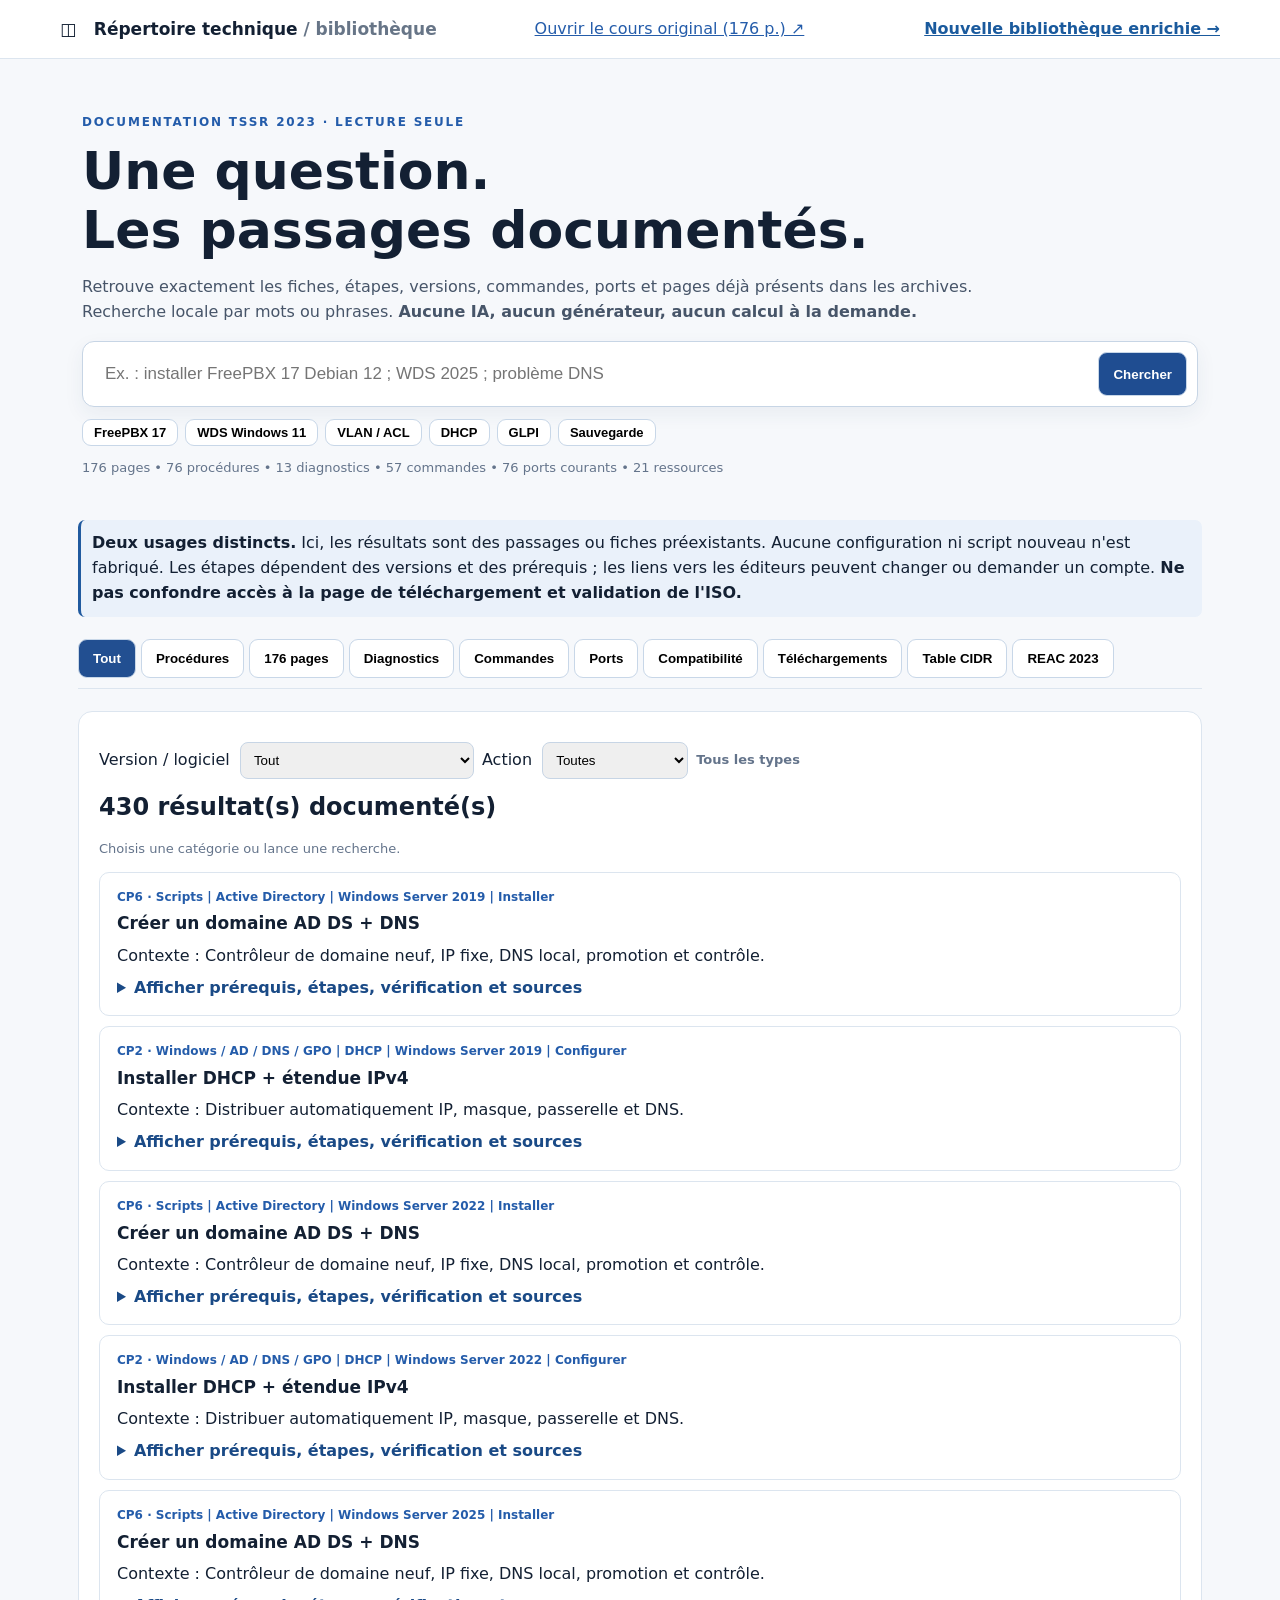
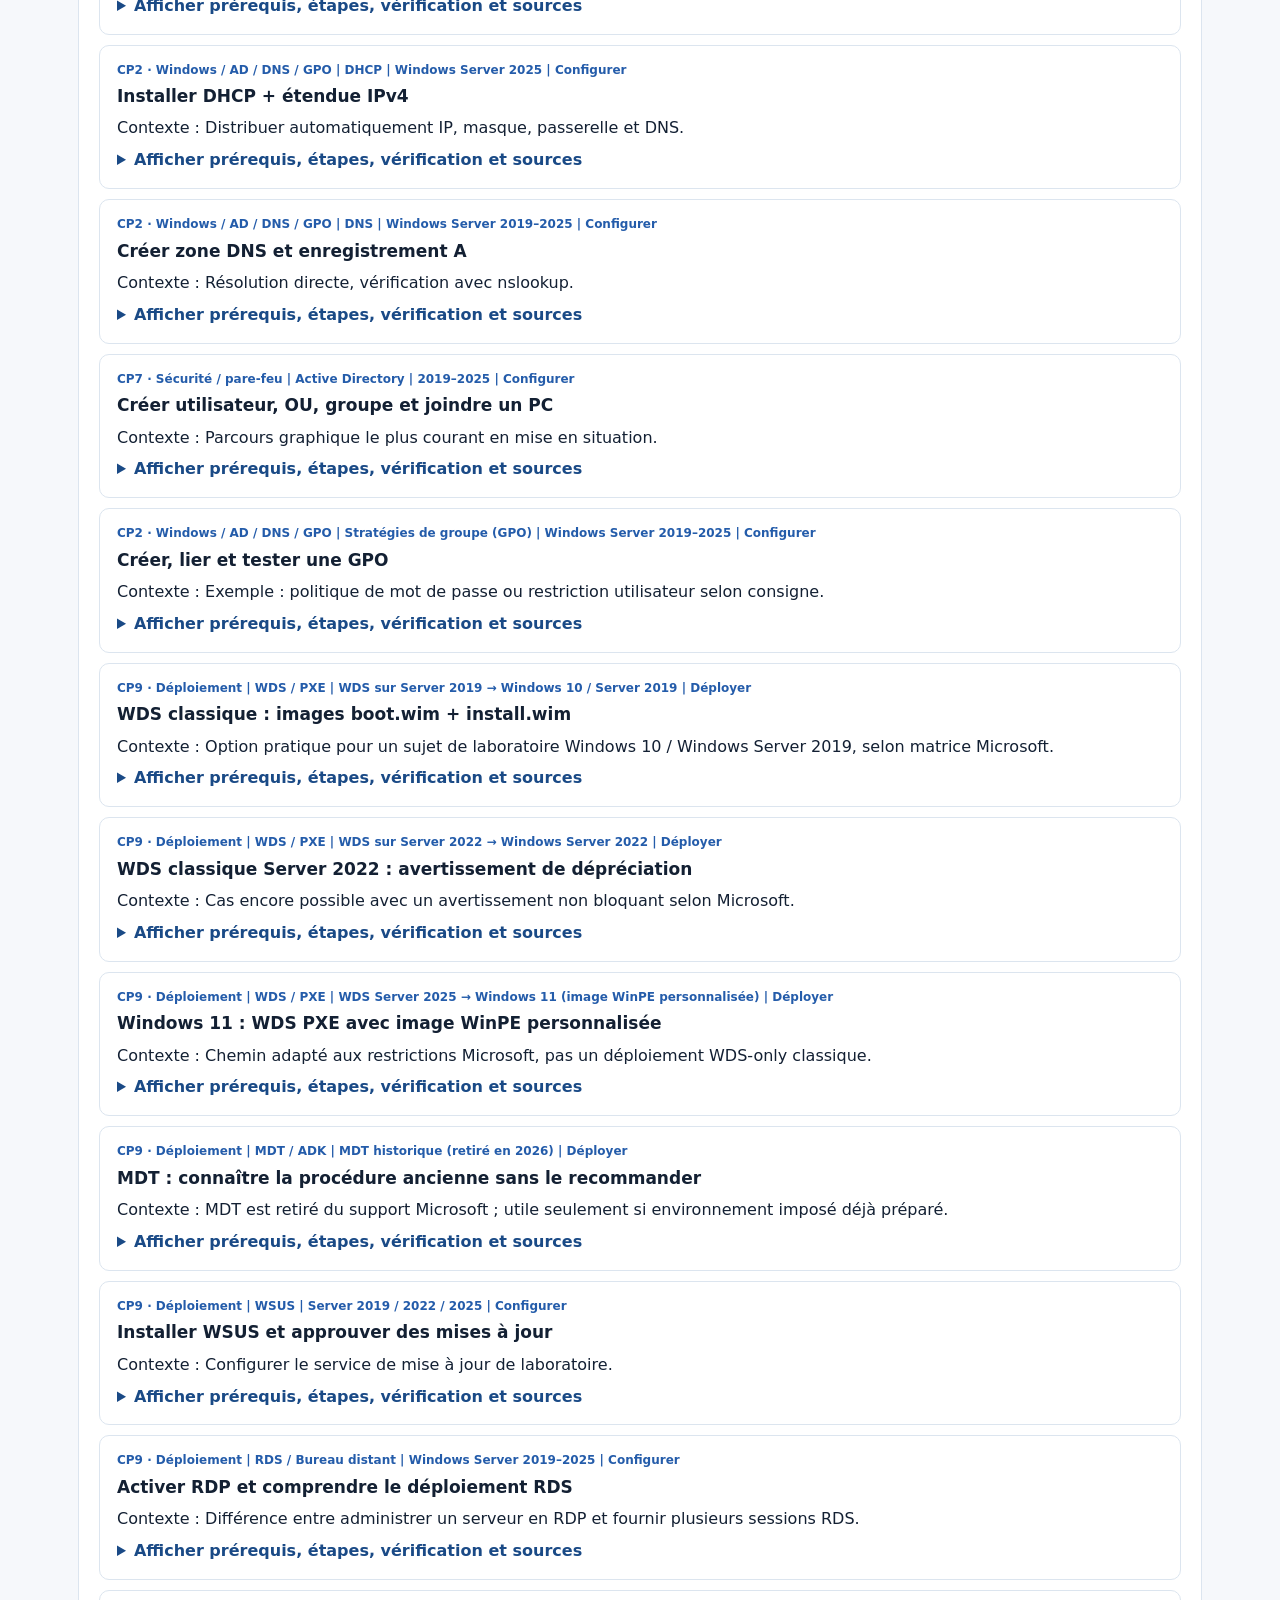
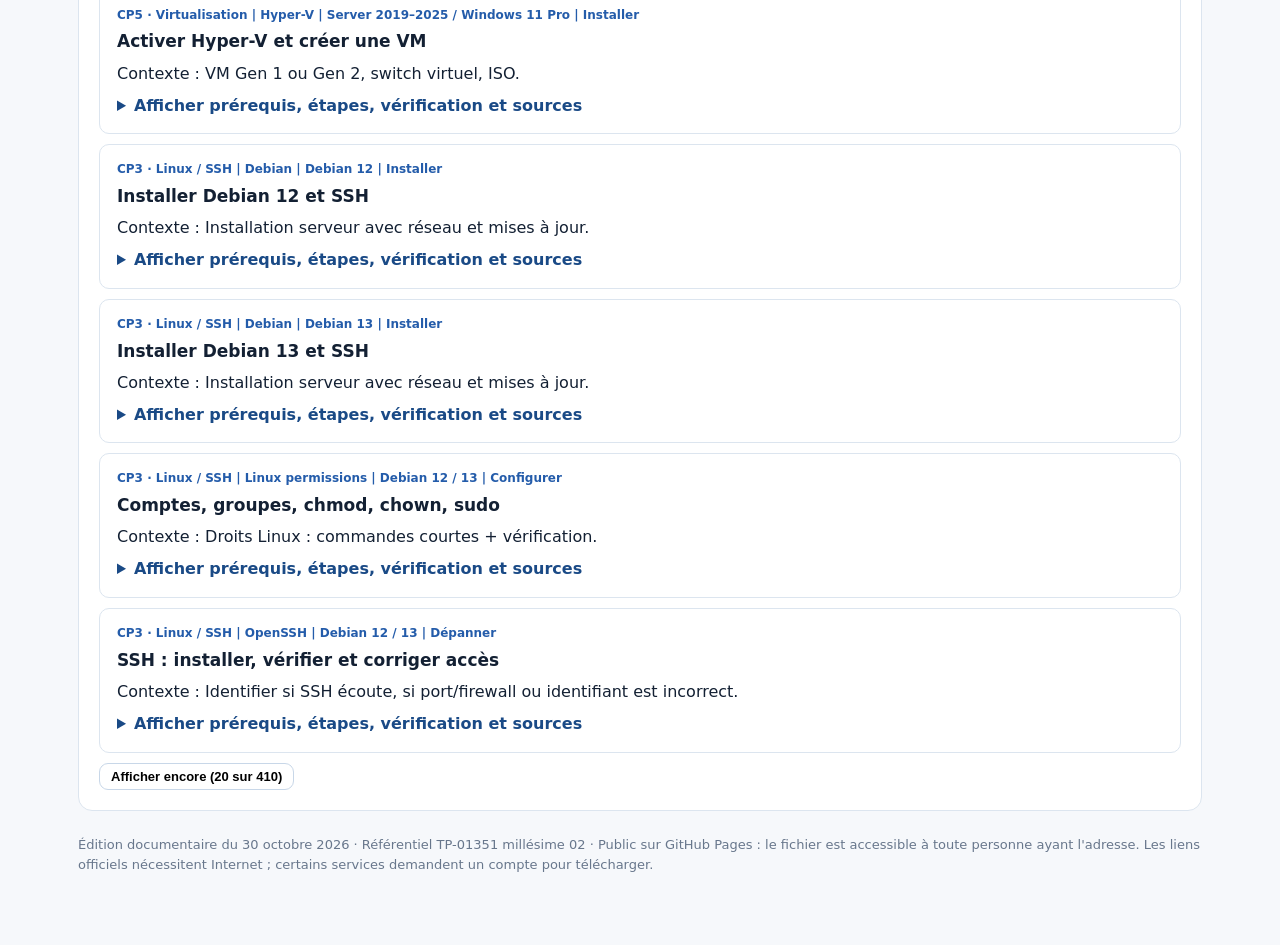
==== archives.html @ 5bc8d13e "Add files via upload" ====
<!doctype html><html lang="fr"><head><meta charset="utf-8"><meta name="viewport" content="width=device-width,initial-scale=1"><meta name="robots" content="noindex,nofollow,noarchive,nosnippet"><meta name="referrer" content="no-referrer"><title>Répertoire technique — documentation TSSR</title><link rel="stylesheet" href="catalogue.css"></head><body>
<header><strong>◫ &nbsp; Répertoire technique <span class="muted">/ bibliothèque</span></strong><a href="cours.html">Ouvrir le cours original (176 p.) ↗</a><a href="bibliotheque.html" style="margin-left:22px;color:#1a5a9d;font-weight:900">Nouvelle bibliothèque enrichie →</a></header>
<main><section class="hero"><div class="eyebrow">DOCUMENTATION TSSR 2023 · LECTURE SEULE</div><h1>Une question.<br>Les passages documentés.</h1><p>Retrouve exactement les fiches, étapes, versions, commandes, ports et pages déjà présents dans les archives. Recherche locale par mots ou phrases. <strong>Aucune IA, aucun générateur, aucun calcul à la demande.</strong></p>
<form id="searchForm" class="search"><input id="query" type="search" autocomplete="off" spellcheck="false" aria-label="Recherche documentaire" placeholder="Ex. : installer FreePBX 17 Debian 12 ; WDS 2025 ; problème DNS"><button type="submit">Chercher</button></form>
<div class="chips"><button type="button" class="chip" data-q="FreePBX 17">FreePBX 17</button><button type="button" class="chip" data-q="WDS Windows 11">WDS Windows 11</button><button type="button" class="chip" data-q="VLAN ACL">VLAN / ACL</button><button type="button" class="chip" data-q="DHCP">DHCP</button><button type="button" class="chip" data-q="GLPI imprimante">GLPI</button><button type="button" class="chip" data-q="sauvegarde restauration">Sauvegarde</button></div>
<div id="stats"></div></section>
<section class="note"><b>Deux usages distincts.</b> Ici, les résultats sont des passages ou fiches préexistants. Aucune configuration ni script nouveau n'est fabriqué. Les étapes dépendent des versions et des prérequis ; les liens vers les éditeurs peuvent changer ou demander un compte. <b>Ne pas confondre accès à la page de téléchargement et validation de l'ISO.</b></section>
<nav aria-label="Catégories"><button class="tab active" data-tab="all">Tout</button><button class="tab" data-tab="guides">Procédures</button><button class="tab" data-tab="pages">176 pages</button><button class="tab" data-tab="diagnostics">Diagnostics</button><button class="tab" data-tab="commands">Commandes</button><button class="tab" data-tab="ports">Ports</button><button class="tab" data-tab="compat">Compatibilité</button><button class="tab" data-tab="resources">Téléchargements</button><button class="tab" data-tab="cidr">Table CIDR</button><button class="tab" data-tab="reac">REAC 2023</button></nav>
<section class="panel"><div class="filters"><label>Version / logiciel &nbsp;<select id="software"><option value="">Tout</option></select></label><label>Action &nbsp;<select id="action"><option value="">Toutes</option></select></label><span id="modeText" class="hint"></span></div><h2 id="title">Consulter la bibliothèque</h2><p id="subtitle" class="hint">Ouvre les fiches pour afficher les étapes et contrôles.</p><div id="results" aria-live="polite"></div><button id="more" type="button" class="chip" hidden>Afficher plus de résultats</button></section>
<footer>Édition documentaire du 30 octobre 2026 · Référentiel TP-01351 millésime 02 · Public sur GitHub Pages : le fichier est accessible à toute personne ayant l'adresse. Les liens officiels nécessitent Internet ; certains services demandent un compte pour télécharger.</footer></main>
<script src="kb-data.js"></script><script src="catalogue.js" defer></script></body></html>
---- catalogue.css ----
:root{color-scheme:light;--bg:#f6f8fb;--fg:#132033;--sub:#64748b;--blue:#245caa;--line:#dce5ef;--paper:white}
*{box-sizing:border-box}body{margin:0;background:var(--bg);color:var(--fg);font:16px/1.55 system-ui,-apple-system,Segoe UI,Arial,sans-serif}header{background:#fff;border-bottom:1px solid var(--line);padding:16px max(20px,calc((100vw - 1160px)/2));display:flex;align-items:center;justify-content:space-between;gap:15px;flex-wrap:wrap}header strong{font-size:17px}header a{color:var(--blue)}main{max-width:1160px;margin:auto;padding:30px 18px 70px}.hero{padding:24px 4px}.eyebrow{color:var(--blue);font-weight:800;letter-spacing:.15em;font-size:12px}.hero h1{font-size:clamp(30px,5vw,52px);line-height:1.13;margin:10px 0}.hero p{color:#475569;max-width:900px}.search{display:flex;gap:8px;flex-wrap:wrap;background:white;padding:10px;border:1px solid #c7d5e5;border-radius:12px;box-shadow:0 7px 20px #243e6310}.search input{flex:1;min-width:210px;padding:12px;border:0;font-size:17px;outline:none}.search button, .chip,button.tab{border:1px solid #c8d7e8;background:#fff;border-radius:9px;padding:11px 14px;cursor:pointer;font-weight:650}.search button{background:#1f4d91;color:white}.chips{display:flex;gap:7px;flex-wrap:wrap;margin:12px 0}.chip{padding:5px 11px;font-size:13px}nav{display:flex;gap:5px;flex-wrap:wrap;margin:22px 0;border-bottom:1px solid var(--line);padding-bottom:10px}button.tab.active{background:#224f91;color:white}#stats{font-size:13px;color:var(--sub);margin:10px 0 18px}.panel{background:var(--paper);border:1px solid var(--line);padding:20px;border-radius:14px}.panel h2{margin:0 0 8px}.hint{color:var(--sub);font-size:13px}.card{border:1px solid var(--line);padding:15px 17px;border-radius:10px;background:white;margin:10px 0}.card h3{margin:4px 0;font-size:17px}.meta{font-size:12px;font-weight:700;color:var(--blue)}.card p{margin:7px 0}.card .summary{color:#475569}.card details summary{cursor:pointer;color:#1a4a86;font-weight:750}.card a{color:#1956ab;overflow-wrap:anywhere}.card ol{padding-left:23px}.card li{margin:8px 0}.card pre{white-space:pre-wrap;overflow-wrap:anywhere;background:#eef3f9;border:1px solid #dce4ee;border-radius:7px;padding:9px;font-size:13px}.pill{display:inline-block;font-size:12px;background:#e7eef9;color:#18437d;padding:3px 8px;border-radius:20px;margin-right:4px}.warning{background:#fff4e5;border-left:3px solid #a96d16;padding:9px 11px;border-radius:5px}.ok{color:#20613d}.muted{color:#677587}.rowlinks{display:flex;flex-wrap:wrap;gap:8px;margin:8px 0}.rowlinks a{background:#edf4fe;border-radius:6px;padding:5px 8px;text-decoration:none;font-size:13px}mark{background:#fff3af}.bad{color:#a23625}.grid{display:grid;grid-template-columns:repeat(auto-fit,minmax(220px,1fr));gap:12px}.smalltable{border-collapse:collapse;width:100%;font-size:13px;display:block;overflow-x:auto}.smalltable th,.smalltable td{border:1px solid #d7e1ed;padding:7px 9px;text-align:left;white-space:nowrap}.smalltable th{background:#eaf1fa}footer{margin-top:24px;color:#68778c;font-size:13px}select{padding:9px;border:1px solid #c7d5e5;border-radius:8px;max-width:100%}.filters{display:flex;align-items:center;flex-wrap:wrap;gap:8px;margin:10px 0}.note{background:#eaf1fa;padding:11px;border-left:3px solid #205a9f;border-radius:7px}button:focus-visible,a:focus-visible{outline:3px solid #ffb02e}#results{min-height:80px}#modeText{font-weight:600}
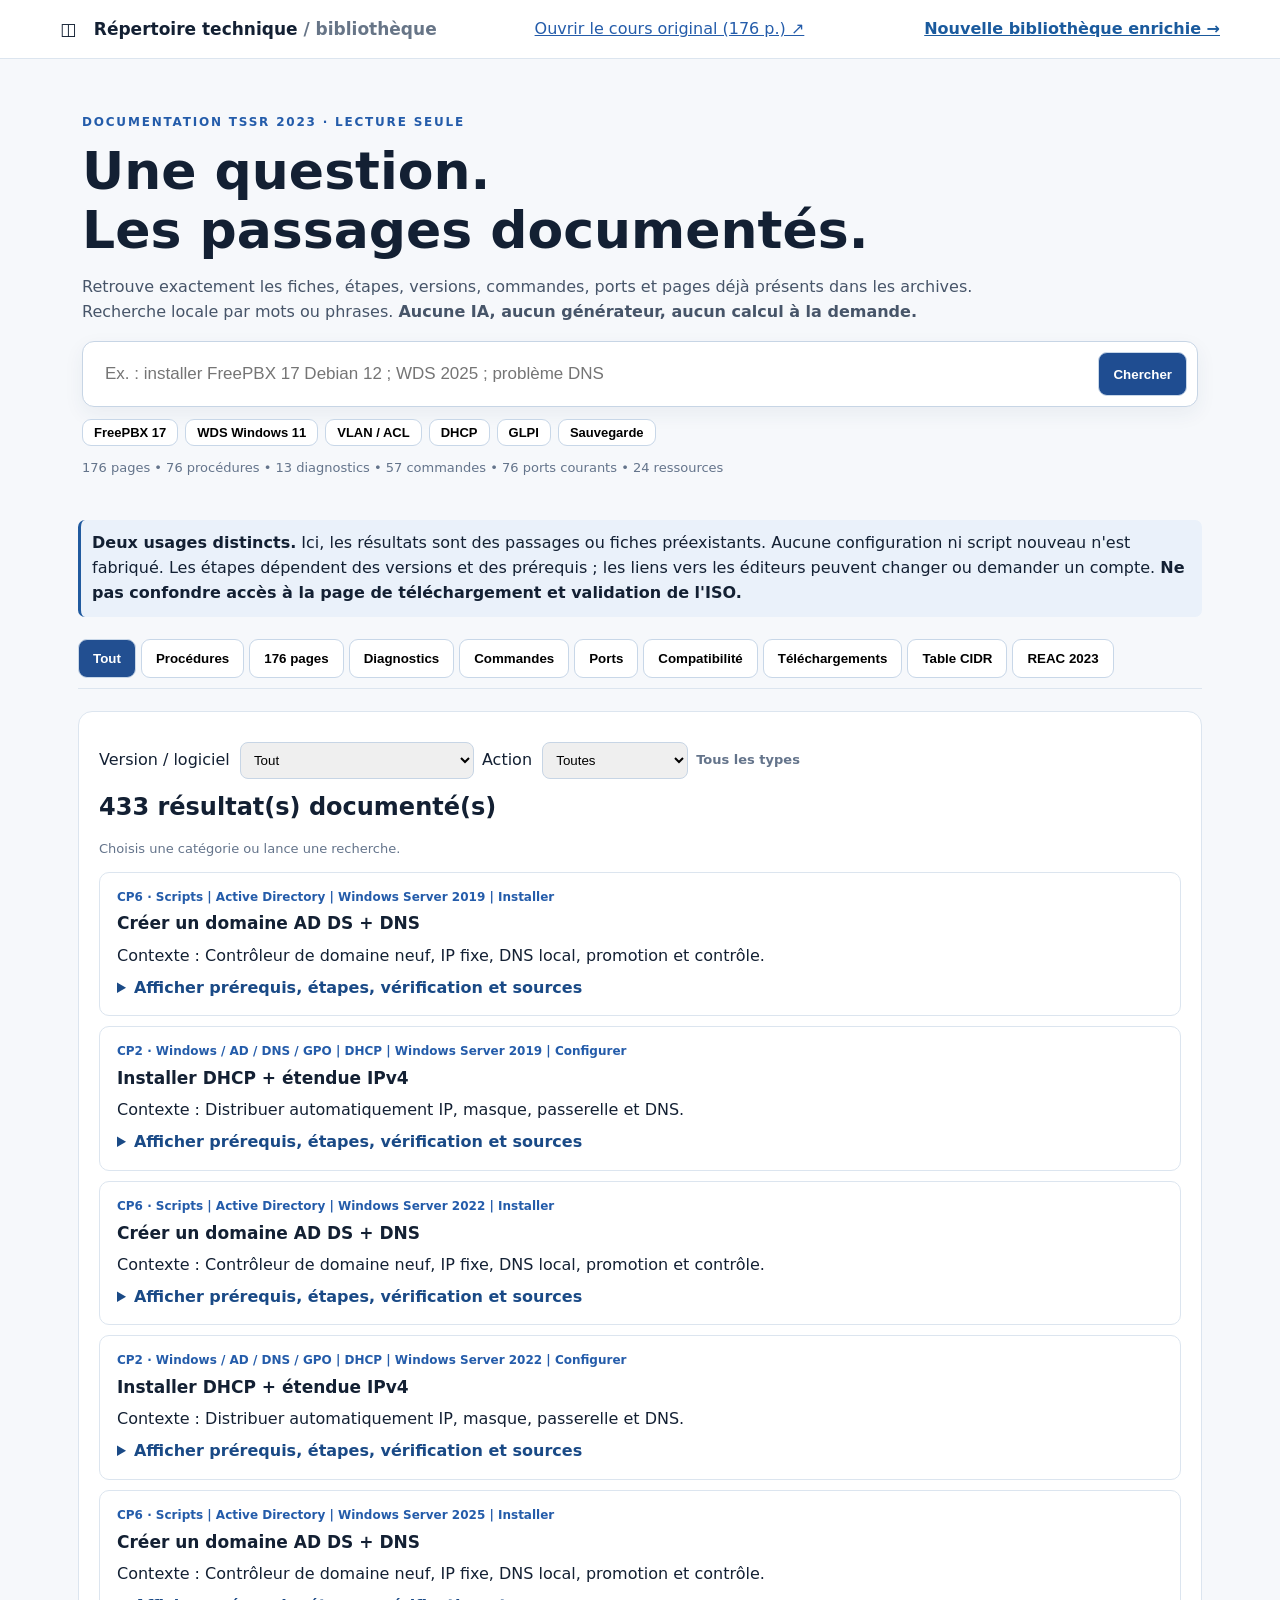
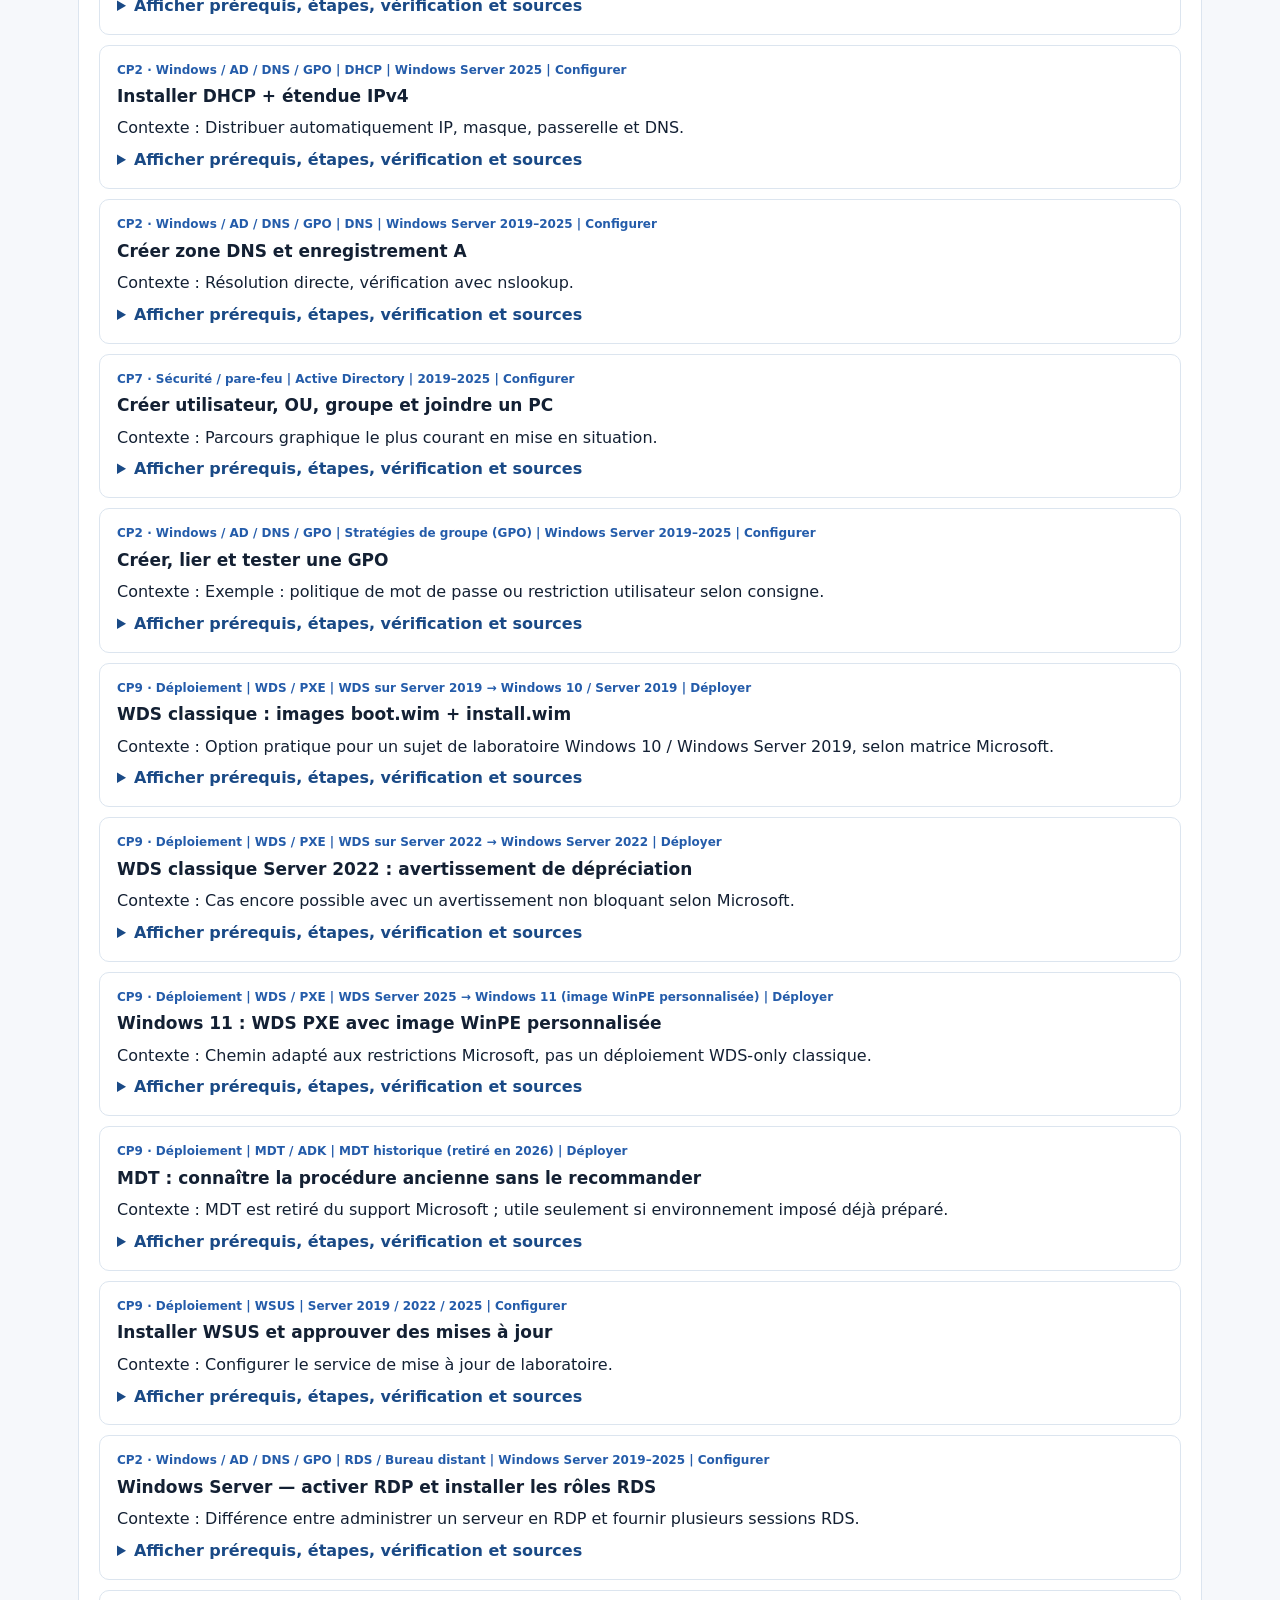
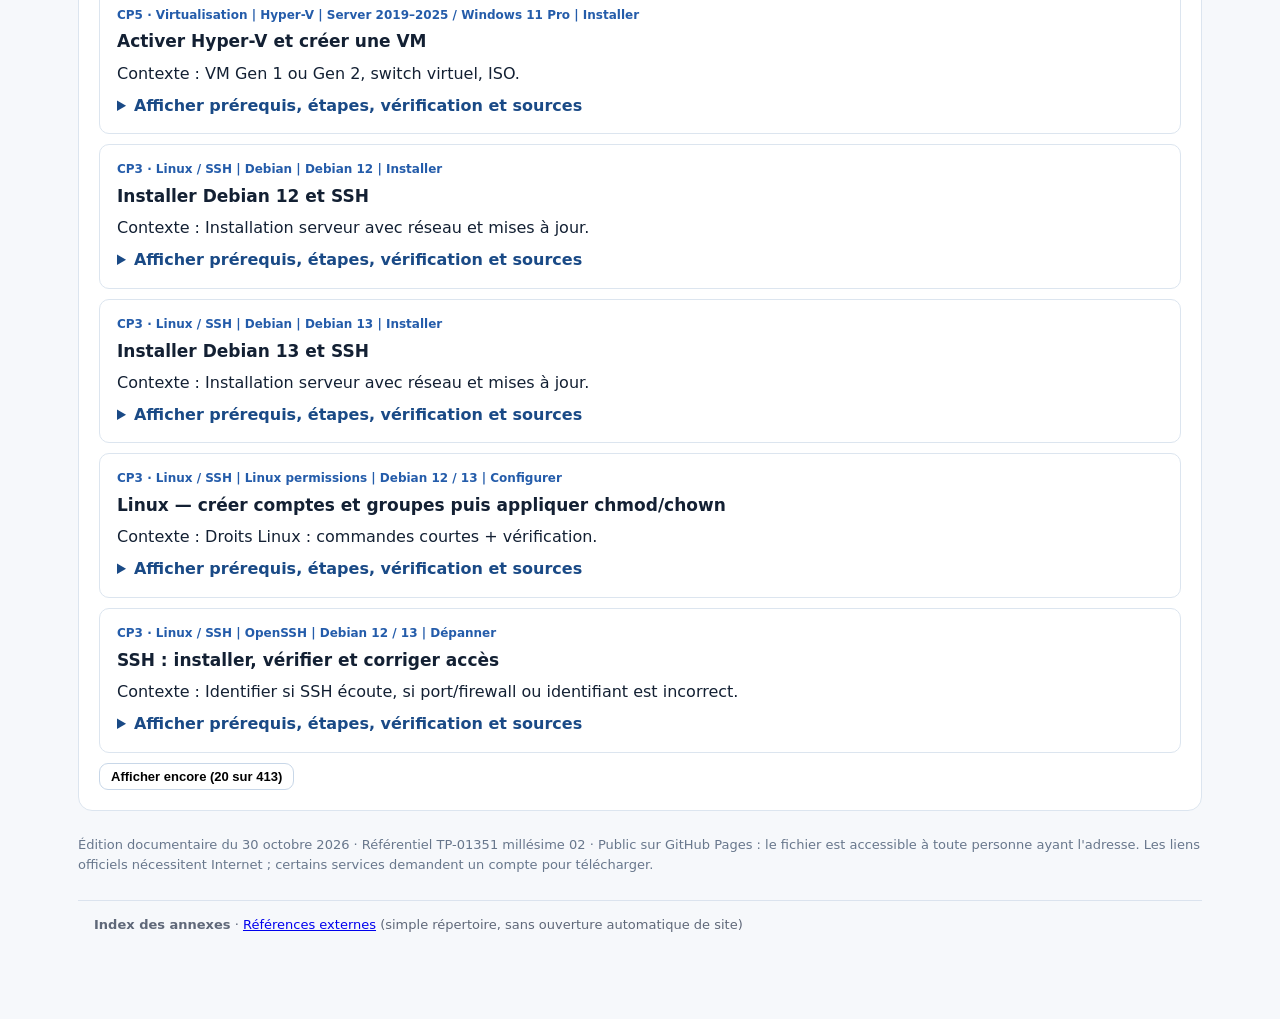
==== commit e01fee85: "Add files via upload" ====
--- a/archives.html
+++ b/archives.html
@@ -7,5 +7,5 @@
 <section class="note"><b>Deux usages distincts.</b> Ici, les résultats sont des passages ou fiches préexistants. Aucune configuration ni script nouveau n'est fabriqué. Les étapes dépendent des versions et des prérequis ; les liens vers les éditeurs peuvent changer ou demander un compte. <b>Ne pas confondre accès à la page de téléchargement et validation de l'ISO.</b></section>
 <nav aria-label="Catégories"><button class="tab active" data-tab="all">Tout</button><button class="tab" data-tab="guides">Procédures</button><button class="tab" data-tab="pages">176 pages</button><button class="tab" data-tab="diagnostics">Diagnostics</button><button class="tab" data-tab="commands">Commandes</button><button class="tab" data-tab="ports">Ports</button><button class="tab" data-tab="compat">Compatibilité</button><button class="tab" data-tab="resources">Téléchargements</button><button class="tab" data-tab="cidr">Table CIDR</button><button class="tab" data-tab="reac">REAC 2023</button></nav>
 <section class="panel"><div class="filters"><label>Version / logiciel &nbsp;<select id="software"><option value="">Tout</option></select></label><label>Action &nbsp;<select id="action"><option value="">Toutes</option></select></label><span id="modeText" class="hint"></span></div><h2 id="title">Consulter la bibliothèque</h2><p id="subtitle" class="hint">Ouvre les fiches pour afficher les étapes et contrôles.</p><div id="results" aria-live="polite"></div><button id="more" type="button" class="chip" hidden>Afficher plus de résultats</button></section>
-<footer>Édition documentaire du 30 octobre 2026 · Référentiel TP-01351 millésime 02 · Public sur GitHub Pages : le fichier est accessible à toute personne ayant l'adresse. Les liens officiels nécessitent Internet ; certains services demandent un compte pour télécharger.</footer></main>
-<script src="kb-data.js"></script><script src="catalogue.js" defer></script></body></html>+<footer>Édition documentaire du 30 octobre 2026 · Référentiel TP-01351 millésime 02 · Public sur GitHub Pages : le fichier est accessible à toute personne ayant l'adresse. Les liens officiels nécessitent Internet ; certains services demandent un compte pour télécharger.<div style="margin-top:25px;padding:14px 16px;border-top:1px solid #dbe3ee;color:#5f6879;font-size:13px"><b>Index des annexes</b> · <a href="reperes.html">Références externes</a> (simple répertoire, sans ouverture automatique de site)</div></footer></main>
+<script src="kb-data.js"></script><script src="recherche-pertinence.js"></script><script src="catalogue.js" defer></script></body></html>
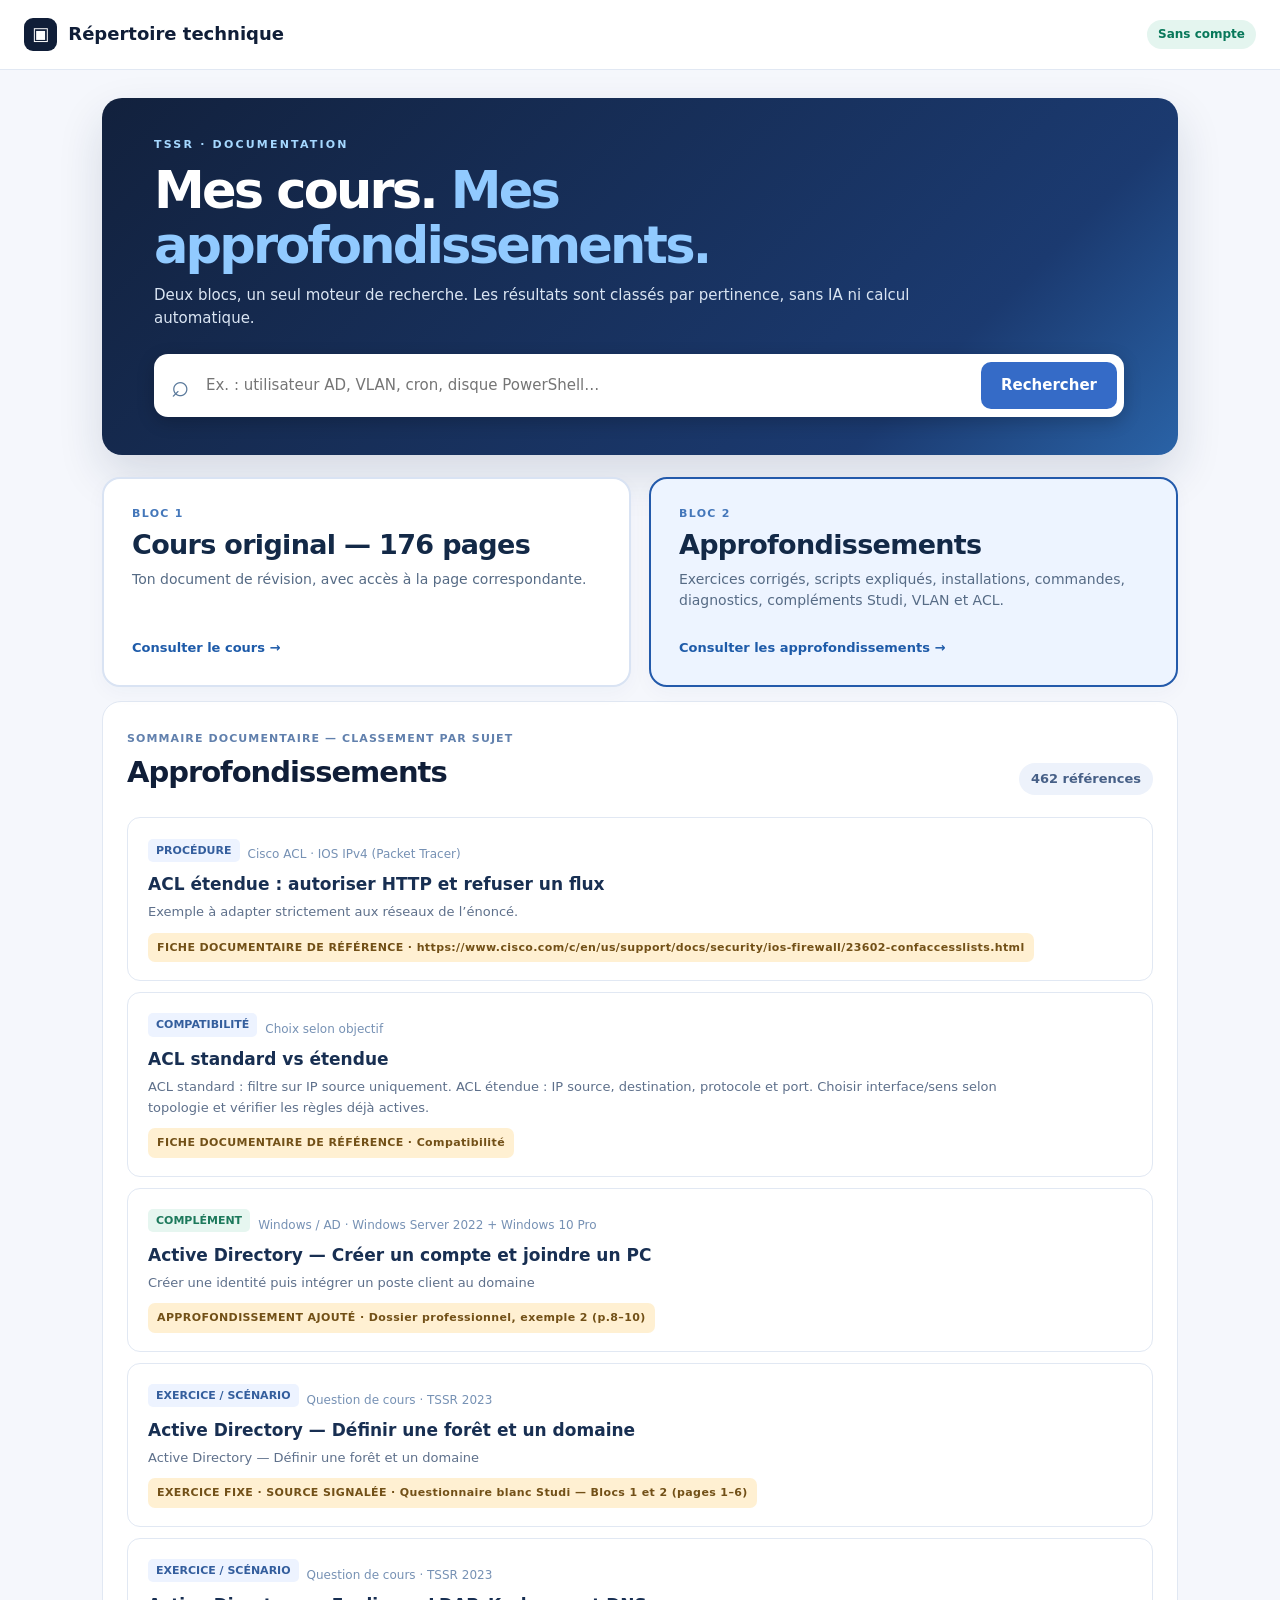
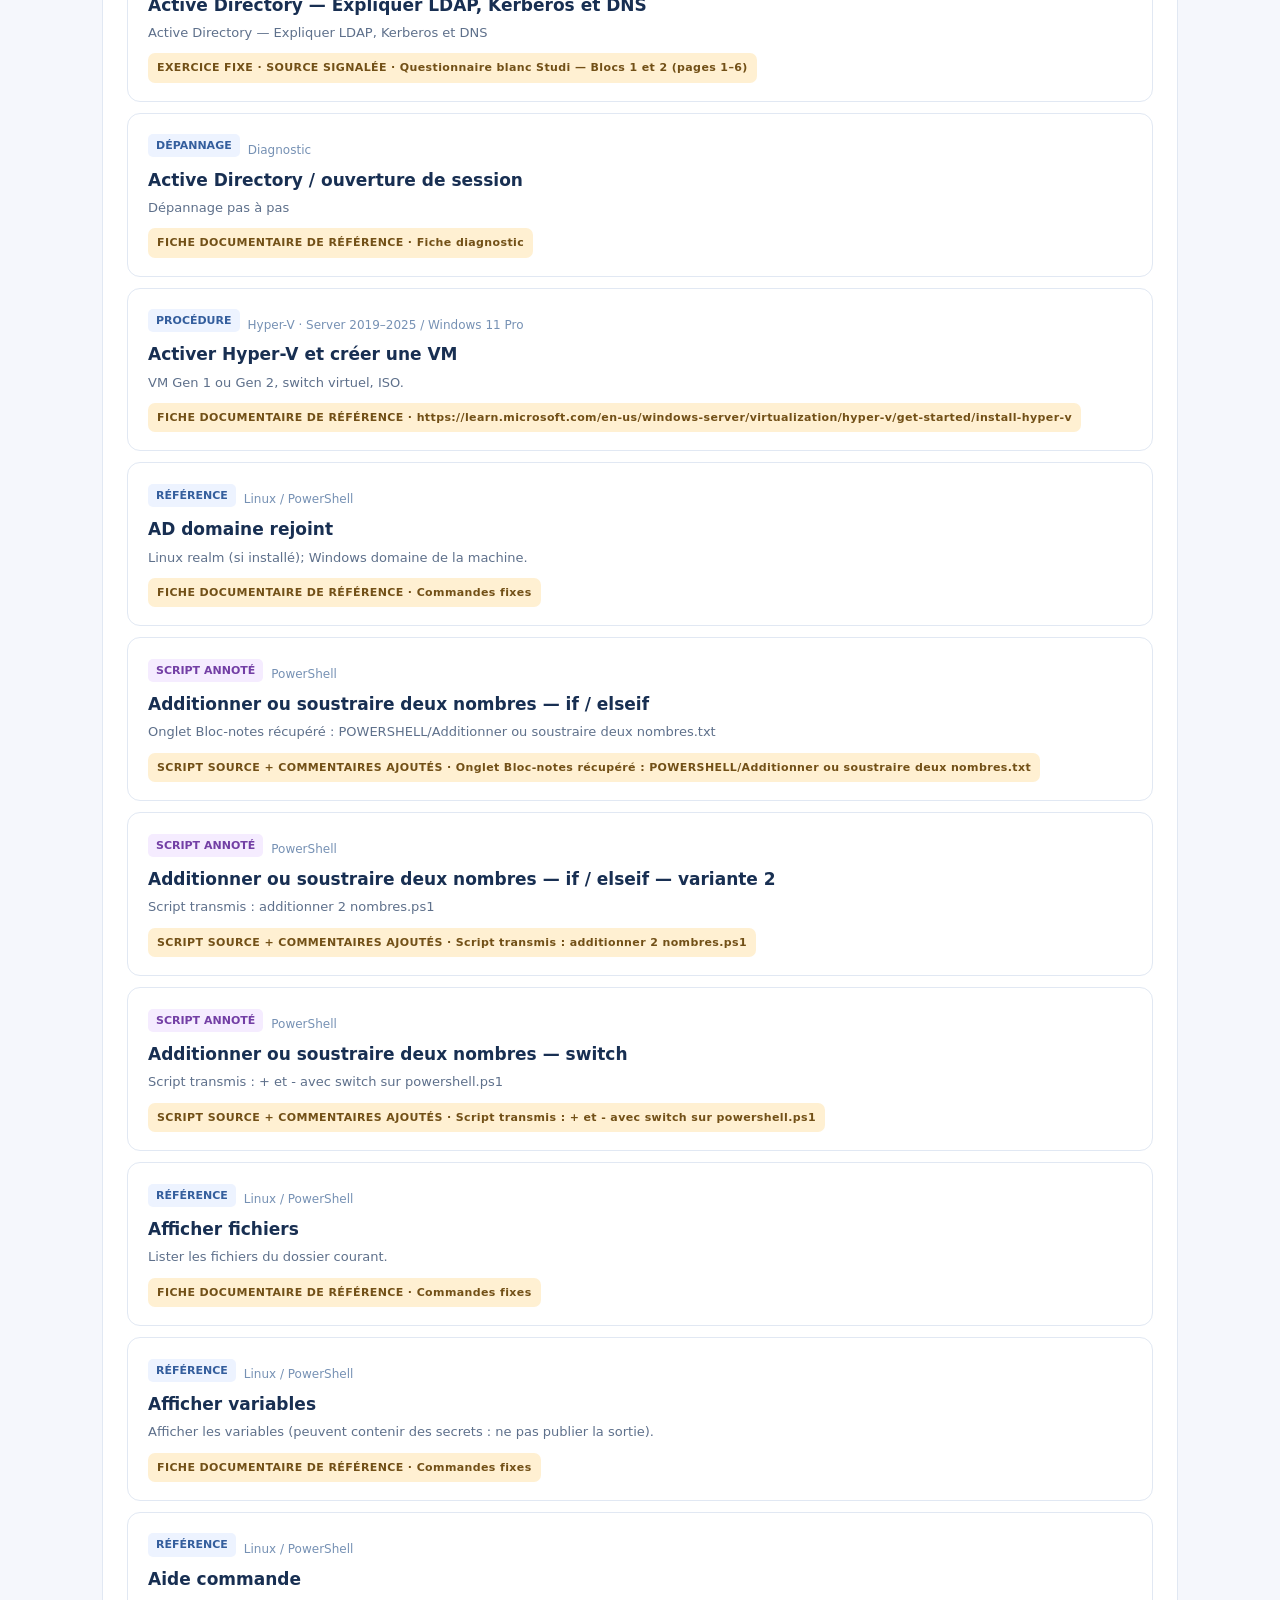
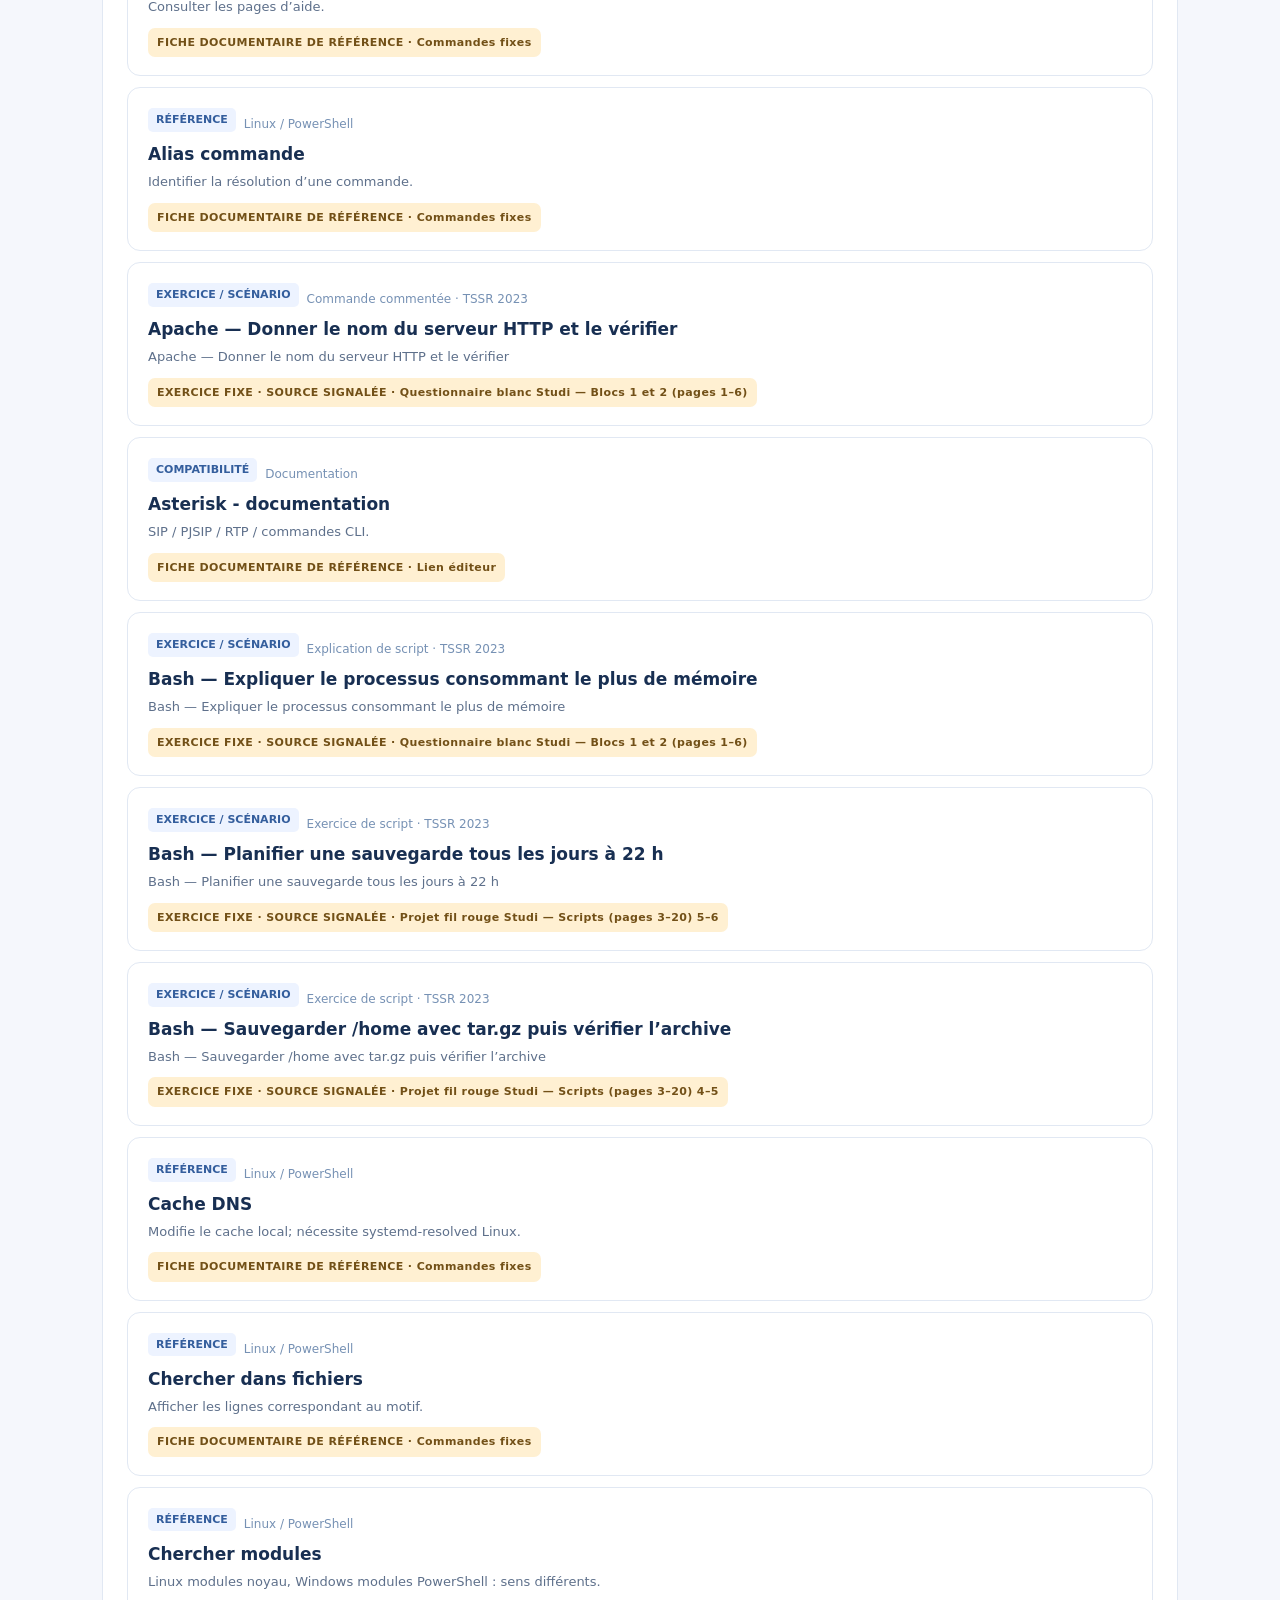
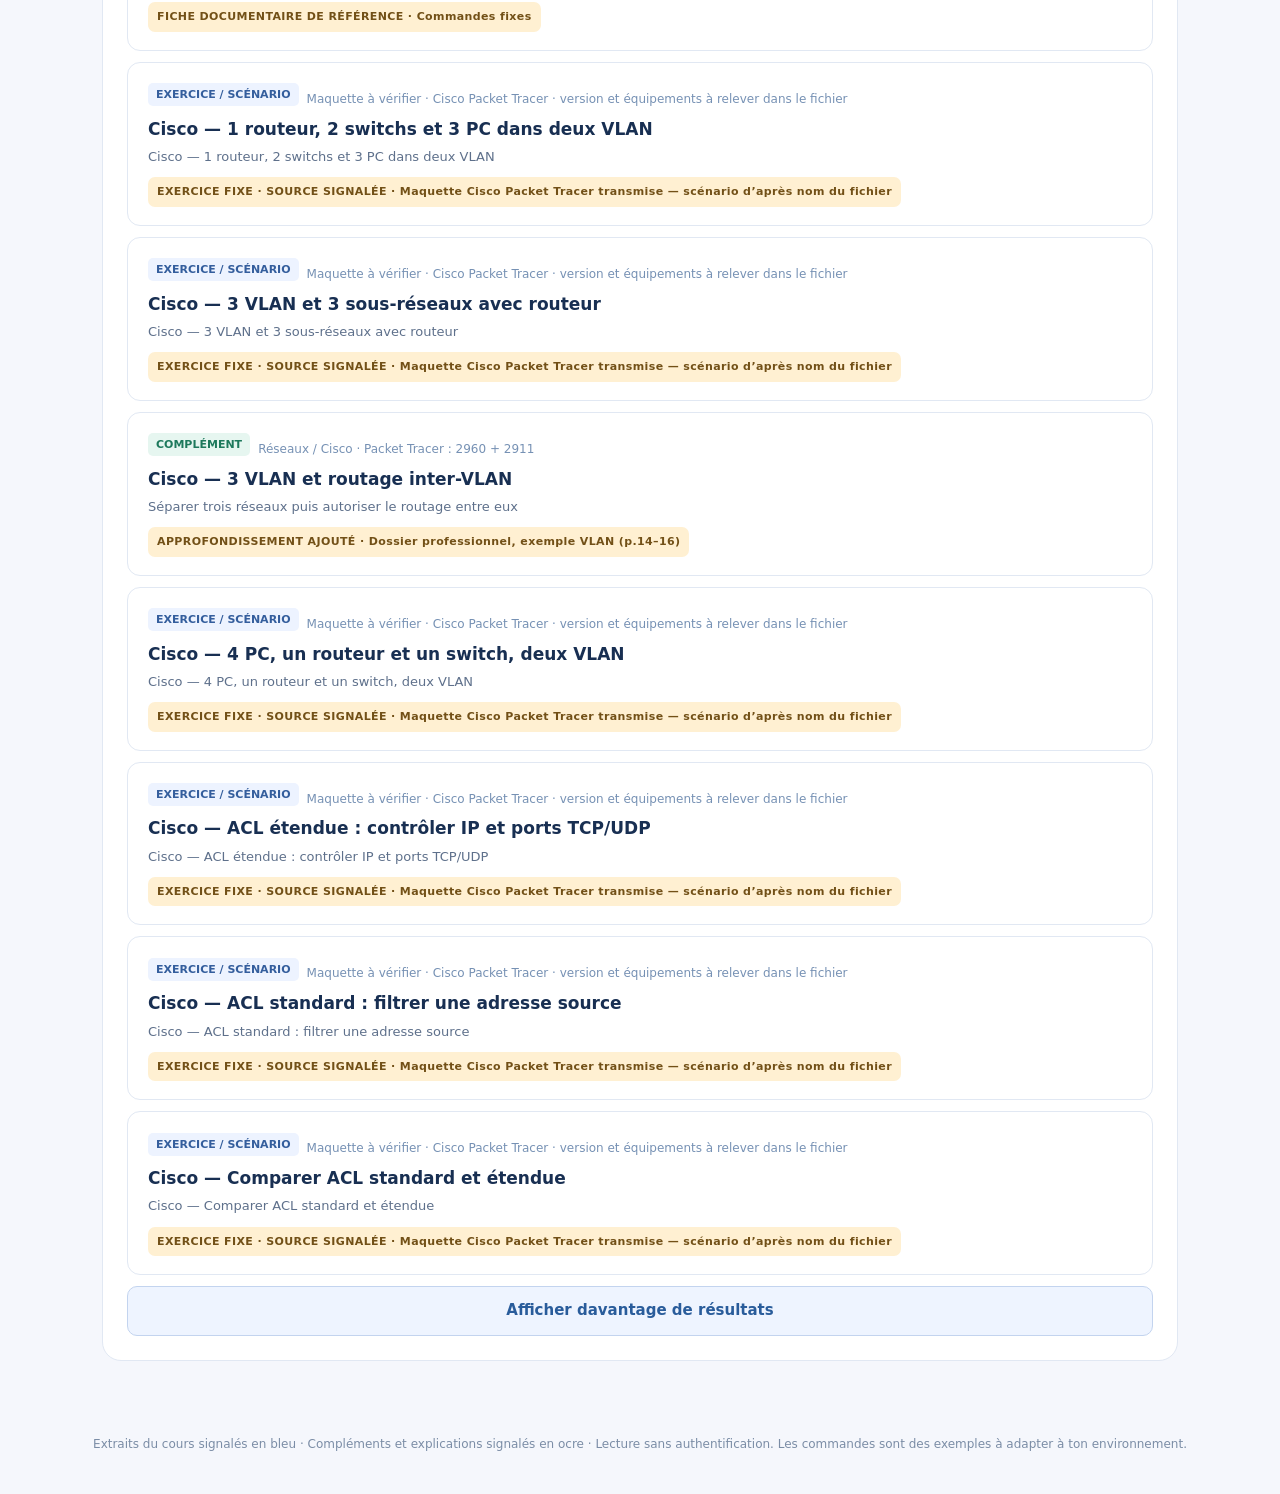
==== commit 22140aab: "Add files via upload" ====
--- a/archives.html
+++ b/archives.html
@@ -1,11 +1 @@
-<!doctype html><html lang="fr"><head><meta charset="utf-8"><meta name="viewport" content="width=device-width,initial-scale=1"><meta name="robots" content="noindex,nofollow,noarchive,nosnippet"><meta name="referrer" content="no-referrer"><title>Répertoire technique — documentation TSSR</title><link rel="stylesheet" href="catalogue.css"></head><body>
-<header><strong>◫ &nbsp; Répertoire technique <span class="muted">/ bibliothèque</span></strong><a href="cours.html">Ouvrir le cours original (176 p.) ↗</a><a href="bibliotheque.html" style="margin-left:22px;color:#1a5a9d;font-weight:900">Nouvelle bibliothèque enrichie →</a></header>
-<main><section class="hero"><div class="eyebrow">DOCUMENTATION TSSR 2023 · LECTURE SEULE</div><h1>Une question.<br>Les passages documentés.</h1><p>Retrouve exactement les fiches, étapes, versions, commandes, ports et pages déjà présents dans les archives. Recherche locale par mots ou phrases. <strong>Aucune IA, aucun générateur, aucun calcul à la demande.</strong></p>
-<form id="searchForm" class="search"><input id="query" type="search" autocomplete="off" spellcheck="false" aria-label="Recherche documentaire" placeholder="Ex. : installer FreePBX 17 Debian 12 ; WDS 2025 ; problème DNS"><button type="submit">Chercher</button></form>
-<div class="chips"><button type="button" class="chip" data-q="FreePBX 17">FreePBX 17</button><button type="button" class="chip" data-q="WDS Windows 11">WDS Windows 11</button><button type="button" class="chip" data-q="VLAN ACL">VLAN / ACL</button><button type="button" class="chip" data-q="DHCP">DHCP</button><button type="button" class="chip" data-q="GLPI imprimante">GLPI</button><button type="button" class="chip" data-q="sauvegarde restauration">Sauvegarde</button></div>
-<div id="stats"></div></section>
-<section class="note"><b>Deux usages distincts.</b> Ici, les résultats sont des passages ou fiches préexistants. Aucune configuration ni script nouveau n'est fabriqué. Les étapes dépendent des versions et des prérequis ; les liens vers les éditeurs peuvent changer ou demander un compte. <b>Ne pas confondre accès à la page de téléchargement et validation de l'ISO.</b></section>
-<nav aria-label="Catégories"><button class="tab active" data-tab="all">Tout</button><button class="tab" data-tab="guides">Procédures</button><button class="tab" data-tab="pages">176 pages</button><button class="tab" data-tab="diagnostics">Diagnostics</button><button class="tab" data-tab="commands">Commandes</button><button class="tab" data-tab="ports">Ports</button><button class="tab" data-tab="compat">Compatibilité</button><button class="tab" data-tab="resources">Téléchargements</button><button class="tab" data-tab="cidr">Table CIDR</button><button class="tab" data-tab="reac">REAC 2023</button></nav>
-<section class="panel"><div class="filters"><label>Version / logiciel &nbsp;<select id="software"><option value="">Tout</option></select></label><label>Action &nbsp;<select id="action"><option value="">Toutes</option></select></label><span id="modeText" class="hint"></span></div><h2 id="title">Consulter la bibliothèque</h2><p id="subtitle" class="hint">Ouvre les fiches pour afficher les étapes et contrôles.</p><div id="results" aria-live="polite"></div><button id="more" type="button" class="chip" hidden>Afficher plus de résultats</button></section>
-<footer>Édition documentaire du 30 octobre 2026 · Référentiel TP-01351 millésime 02 · Public sur GitHub Pages : le fichier est accessible à toute personne ayant l'adresse. Les liens officiels nécessitent Internet ; certains services demandent un compte pour télécharger.<div style="margin-top:25px;padding:14px 16px;border-top:1px solid #dbe3ee;color:#5f6879;font-size:13px"><b>Index des annexes</b> · <a href="reperes.html">Références externes</a> (simple répertoire, sans ouverture automatique de site)</div></footer></main>
-<script src="kb-data.js"></script><script src="recherche-pertinence.js"></script><script src="catalogue.js" defer></script></body></html>+<!doctype html><html lang="fr"><meta charset="utf-8"><meta name="robots" content="noindex"><meta http-equiv="refresh" content="0;url=./?category=approfondissements"><title>Répertoire technique</title><p>Redirection vers <a href="./?category=approfondissements">la bibliothèque TSSR</a>.</p><script>location.replace('./?category=approfondissements'+location.hash)</script></html>
